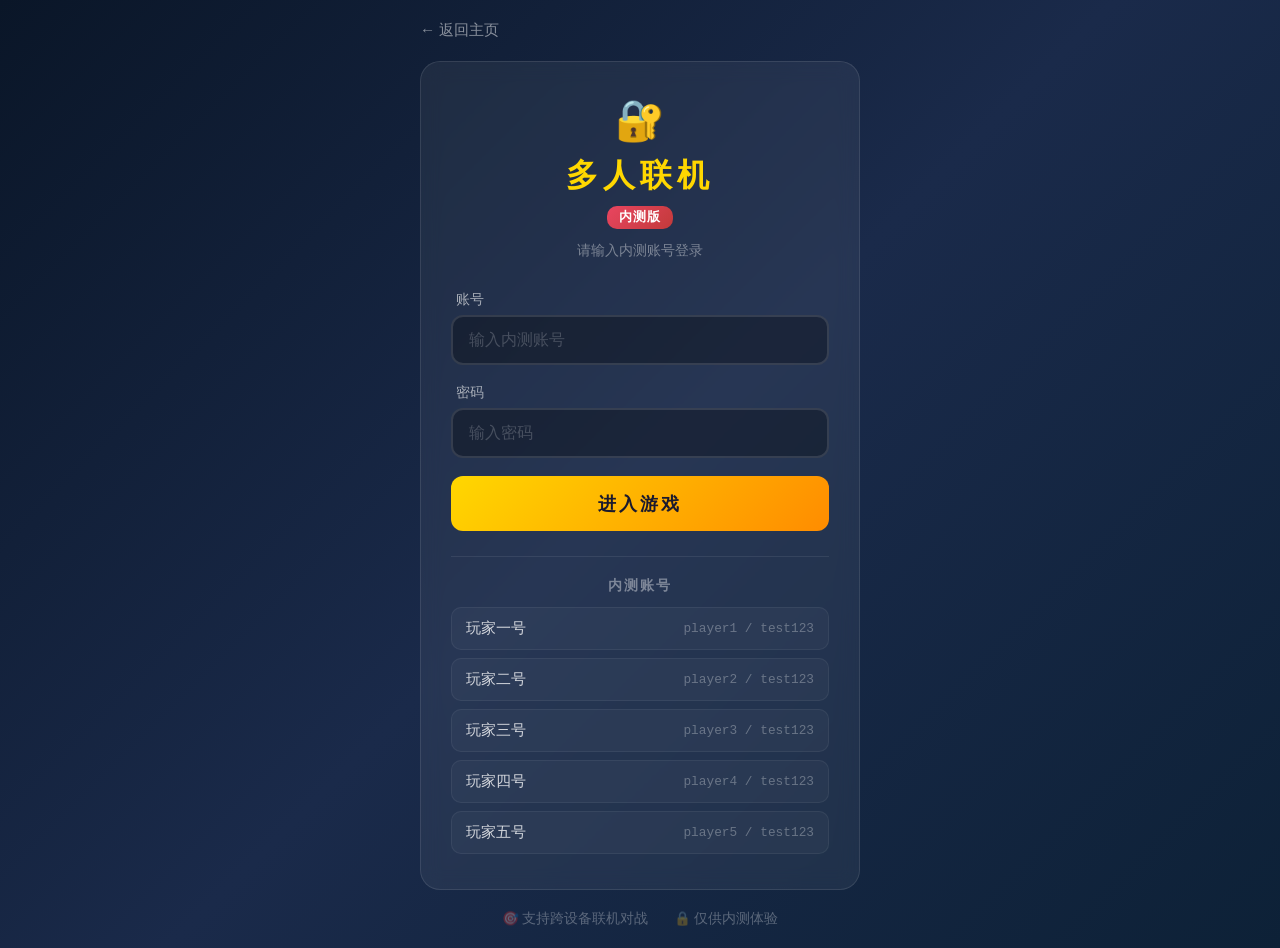
==== multiplayer-login.html @ f35456eb "添加多人联机模式：落地页、登录、P2P对战（3-5人）" ====
<!DOCTYPE html>
<html lang="zh-CN">
<head>
    <meta charset="UTF-8">
    <meta name="viewport" content="width=device-width, initial-scale=1.0">
    <title>炸金花 - 多人联机（内测）</title>
    <link rel="stylesheet" href="login.css">
</head>
<body>
    <div class="login-container">
        <a href="index.html" class="back-btn">&larr; 返回主页</a>
        
        <div class="login-card">
            <div class="login-header">
                <div class="lock-icon">🔐</div>
                <h1>多人联机</h1>
                <span class="beta-tag">内测版</span>
                <p class="login-hint">请输入内测账号登录</p>
            </div>
            
            <form id="login-form" class="login-form">
                <div class="input-group">
                    <label for="username">账号</label>
                    <input type="text" id="username" placeholder="输入内测账号" autocomplete="off">
                </div>
                <div class="input-group">
                    <label for="password">密码</label>
                    <input type="password" id="password" placeholder="输入密码">
                </div>
                <div class="error-msg" id="error-msg"></div>
                <button type="submit" class="login-btn">进入游戏</button>
            </form>
            
            <div class="test-accounts">
                <h3>内测账号</h3>
                <div class="account-list" id="account-list"></div>
            </div>
        </div>
        
        <div class="info-bar">
            <span>🎯 支持跨设备联机对战</span>
            <span>🔒 仅供内测体验</span>
        </div>
    </div>
    
    <script>
        const testAccounts = [
            { username: 'player1', password: 'test123', nickname: '玩家一号' },
            { username: 'player2', password: 'test123', nickname: '玩家二号' },
            { username: 'player3', password: 'test123', nickname: '玩家三号' },
            { username: 'player4', password: 'test123', nickname: '玩家四号' },
            { username: 'player5', password: 'test123', nickname: '玩家五号' }
        ];
        
        const accountList = document.getElementById('account-list');
        testAccounts.forEach(acc => {
            const item = document.createElement('div');
            item.className = 'account-item';
            item.innerHTML = `
                <span class="acc-name">${acc.nickname}</span>
                <span class="acc-info">${acc.username} / ${acc.password}</span>
            `;
            item.addEventListener('click', () => {
                document.getElementById('username').value = acc.username;
                document.getElementById('password').value = acc.password;
            });
            accountList.appendChild(item);
        });
        
        document.getElementById('login-form').addEventListener('submit', function(e) {
            e.preventDefault();
            const username = document.getElementById('username').value.trim();
            const password = document.getElementById('password').value;
            const errorMsg = document.getElementById('error-msg');
            
            const account = testAccounts.find(a => a.username === username && a.password === password);
            
            if (account) {
                localStorage.setItem('zjh_current_user', JSON.stringify({
                    username: account.username,
                    nickname: account.nickname
                }));
                window.location.href = 'multiplayer.html';
            } else {
                errorMsg.textContent = '账号或密码错误';
                errorMsg.style.display = 'block';
            }
        });
        
        document.getElementById('username').addEventListener('input', () => {
            document.getElementById('error-msg').style.display = 'none';
        });
        document.getElementById('password').addEventListener('input', () => {
            document.getElementById('error-msg').style.display = 'none';
        });
    </script>
</body>
</html>
---- login.css ----
* {
    margin: 0;
    padding: 0;
    box-sizing: border-box;
}

body {
    font-family: 'Microsoft YaHei', sans-serif;
    background: linear-gradient(135deg, #0a1628 0%, #1a2a4a 50%, #0d2137 100%);
    min-height: 100vh;
    display: flex;
    justify-content: center;
    align-items: center;
    padding: 20px;
}

.login-container {
    max-width: 440px;
    width: 100%;
    position: relative;
}

.back-btn {
    display: inline-block;
    color: rgba(255, 255, 255, 0.5);
    text-decoration: none;
    font-size: 0.95em;
    margin-bottom: 20px;
    transition: color 0.3s;
}

.back-btn:hover {
    color: #ffd700;
}

.login-card {
    background: rgba(255, 255, 255, 0.06);
    border: 1px solid rgba(255, 255, 255, 0.1);
    border-radius: 20px;
    padding: 35px 30px;
    backdrop-filter: blur(10px);
}

.login-header {
    text-align: center;
    margin-bottom: 30px;
}

.lock-icon {
    font-size: 2.5em;
    margin-bottom: 10px;
}

.login-header h1 {
    color: #ffd700;
    font-size: 2em;
    margin-bottom: 8px;
    letter-spacing: 5px;
}

.beta-tag {
    display: inline-block;
    background: linear-gradient(135deg, #e94560, #c23a3a);
    color: white;
    font-size: 0.8em;
    padding: 3px 12px;
    border-radius: 10px;
    font-weight: bold;
    letter-spacing: 1px;
    margin-bottom: 12px;
}

.login-hint {
    color: rgba(255, 255, 255, 0.4);
    font-size: 0.9em;
}

.login-form {
    margin-bottom: 25px;
}

.input-group {
    margin-bottom: 18px;
}

.input-group label {
    display: block;
    color: rgba(255, 255, 255, 0.6);
    font-size: 0.9em;
    margin-bottom: 6px;
    padding-left: 5px;
}

.input-group input {
    width: 100%;
    padding: 14px 16px;
    font-size: 1em;
    border: 2px solid rgba(255, 255, 255, 0.12);
    border-radius: 12px;
    background: rgba(0, 0, 0, 0.3);
    color: white;
    transition: all 0.3s;
    font-family: 'Microsoft YaHei', sans-serif;
}

.input-group input:focus {
    outline: none;
    border-color: rgba(255, 215, 0, 0.5);
    box-shadow: 0 0 15px rgba(255, 215, 0, 0.15);
}

.input-group input::placeholder {
    color: rgba(255, 255, 255, 0.2);
}

.error-msg {
    display: none;
    color: #ff4757;
    font-size: 0.9em;
    text-align: center;
    margin-bottom: 15px;
    padding: 8px;
    background: rgba(255, 71, 87, 0.1);
    border-radius: 8px;
    border: 1px solid rgba(255, 71, 87, 0.2);
}

.login-btn {
    width: 100%;
    padding: 15px;
    font-size: 1.15em;
    font-weight: bold;
    color: #1a1a2e;
    background: linear-gradient(135deg, #ffd700, #ff8c00);
    border: none;
    border-radius: 12px;
    cursor: pointer;
    transition: all 0.3s;
    font-family: 'Microsoft YaHei', sans-serif;
    letter-spacing: 3px;
}

.login-btn:hover {
    transform: translateY(-2px);
    box-shadow: 0 6px 20px rgba(255, 215, 0, 0.4);
}

.login-btn:active {
    transform: translateY(0);
}

/* 内测账号列表 */
.test-accounts {
    border-top: 1px solid rgba(255, 255, 255, 0.08);
    padding-top: 20px;
}

.test-accounts h3 {
    color: rgba(255, 255, 255, 0.4);
    font-size: 0.85em;
    margin-bottom: 12px;
    text-align: center;
    letter-spacing: 2px;
}

.account-list {
    display: flex;
    flex-direction: column;
    gap: 8px;
}

.account-item {
    display: flex;
    justify-content: space-between;
    align-items: center;
    padding: 10px 14px;
    background: rgba(255, 255, 255, 0.03);
    border: 1px solid rgba(255, 255, 255, 0.06);
    border-radius: 10px;
    cursor: pointer;
    transition: all 0.3s;
}

.account-item:hover {
    background: rgba(255, 215, 0, 0.08);
    border-color: rgba(255, 215, 0, 0.2);
}

.acc-name {
    color: rgba(255, 255, 255, 0.8);
    font-size: 0.95em;
}

.acc-info {
    color: rgba(255, 255, 255, 0.3);
    font-size: 0.8em;
    font-family: 'Consolas', monospace;
}

/* 底部信息 */
.info-bar {
    display: flex;
    justify-content: center;
    gap: 25px;
    margin-top: 20px;
    flex-wrap: wrap;
}

.info-bar span {
    color: rgba(255, 255, 255, 0.3);
    font-size: 0.85em;
}

/* 响应式 */
@media (max-width: 480px) {
    .login-card {
        padding: 25px 20px;
    }
    
    .login-header h1 {
        font-size: 1.7em;
    }
    
    .info-bar {
        flex-direction: column;
        align-items: center;
        gap: 8px;
    }
    
    .account-item {
        flex-direction: column;
        gap: 4px;
        text-align: center;
    }
}
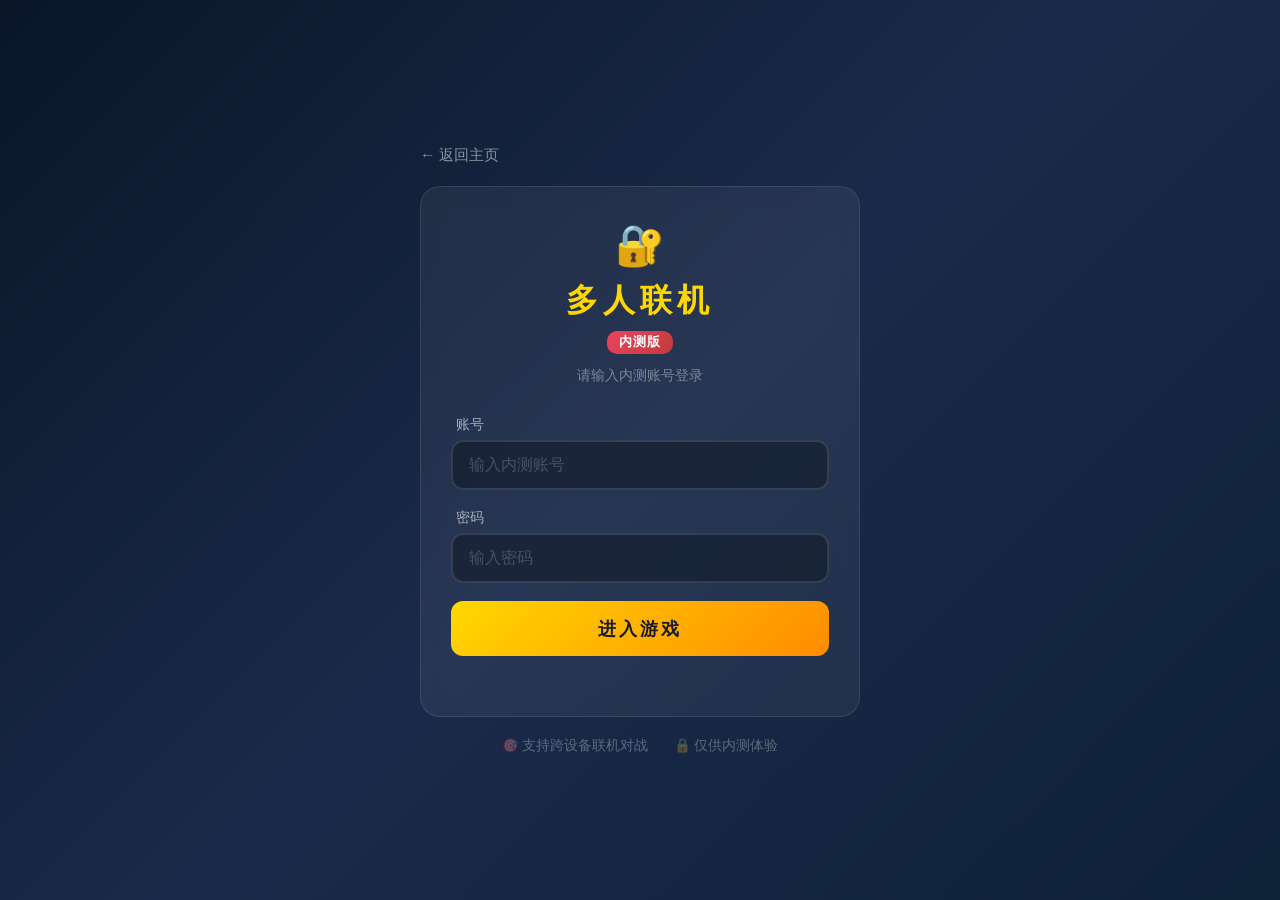
==== commit 080b548a: "移除登录页测试账号显示" ====
--- a/multiplayer-login.html
+++ b/multiplayer-login.html
@@ -30,11 +30,6 @@
                 <div class="error-msg" id="error-msg"></div>
                 <button type="submit" class="login-btn">进入游戏</button>
             </form>
-            
-            <div class="test-accounts">
-                <h3>内测账号</h3>
-                <div class="account-list" id="account-list"></div>
-            </div>
         </div>
         
         <div class="info-bar">
@@ -51,21 +46,6 @@
             { username: 'player4', password: 'test123', nickname: '玩家四号' },
             { username: 'player5', password: 'test123', nickname: '玩家五号' }
         ];
-        
-        const accountList = document.getElementById('account-list');
-        testAccounts.forEach(acc => {
-            const item = document.createElement('div');
-            item.className = 'account-item';
-            item.innerHTML = `
-                <span class="acc-name">${acc.nickname}</span>
-                <span class="acc-info">${acc.username} / ${acc.password}</span>
-            `;
-            item.addEventListener('click', () => {
-                document.getElementById('username').value = acc.username;
-                document.getElementById('password').value = acc.password;
-            });
-            accountList.appendChild(item);
-        });
         
         document.getElementById('login-form').addEventListener('submit', function(e) {
             e.preventDefault();
